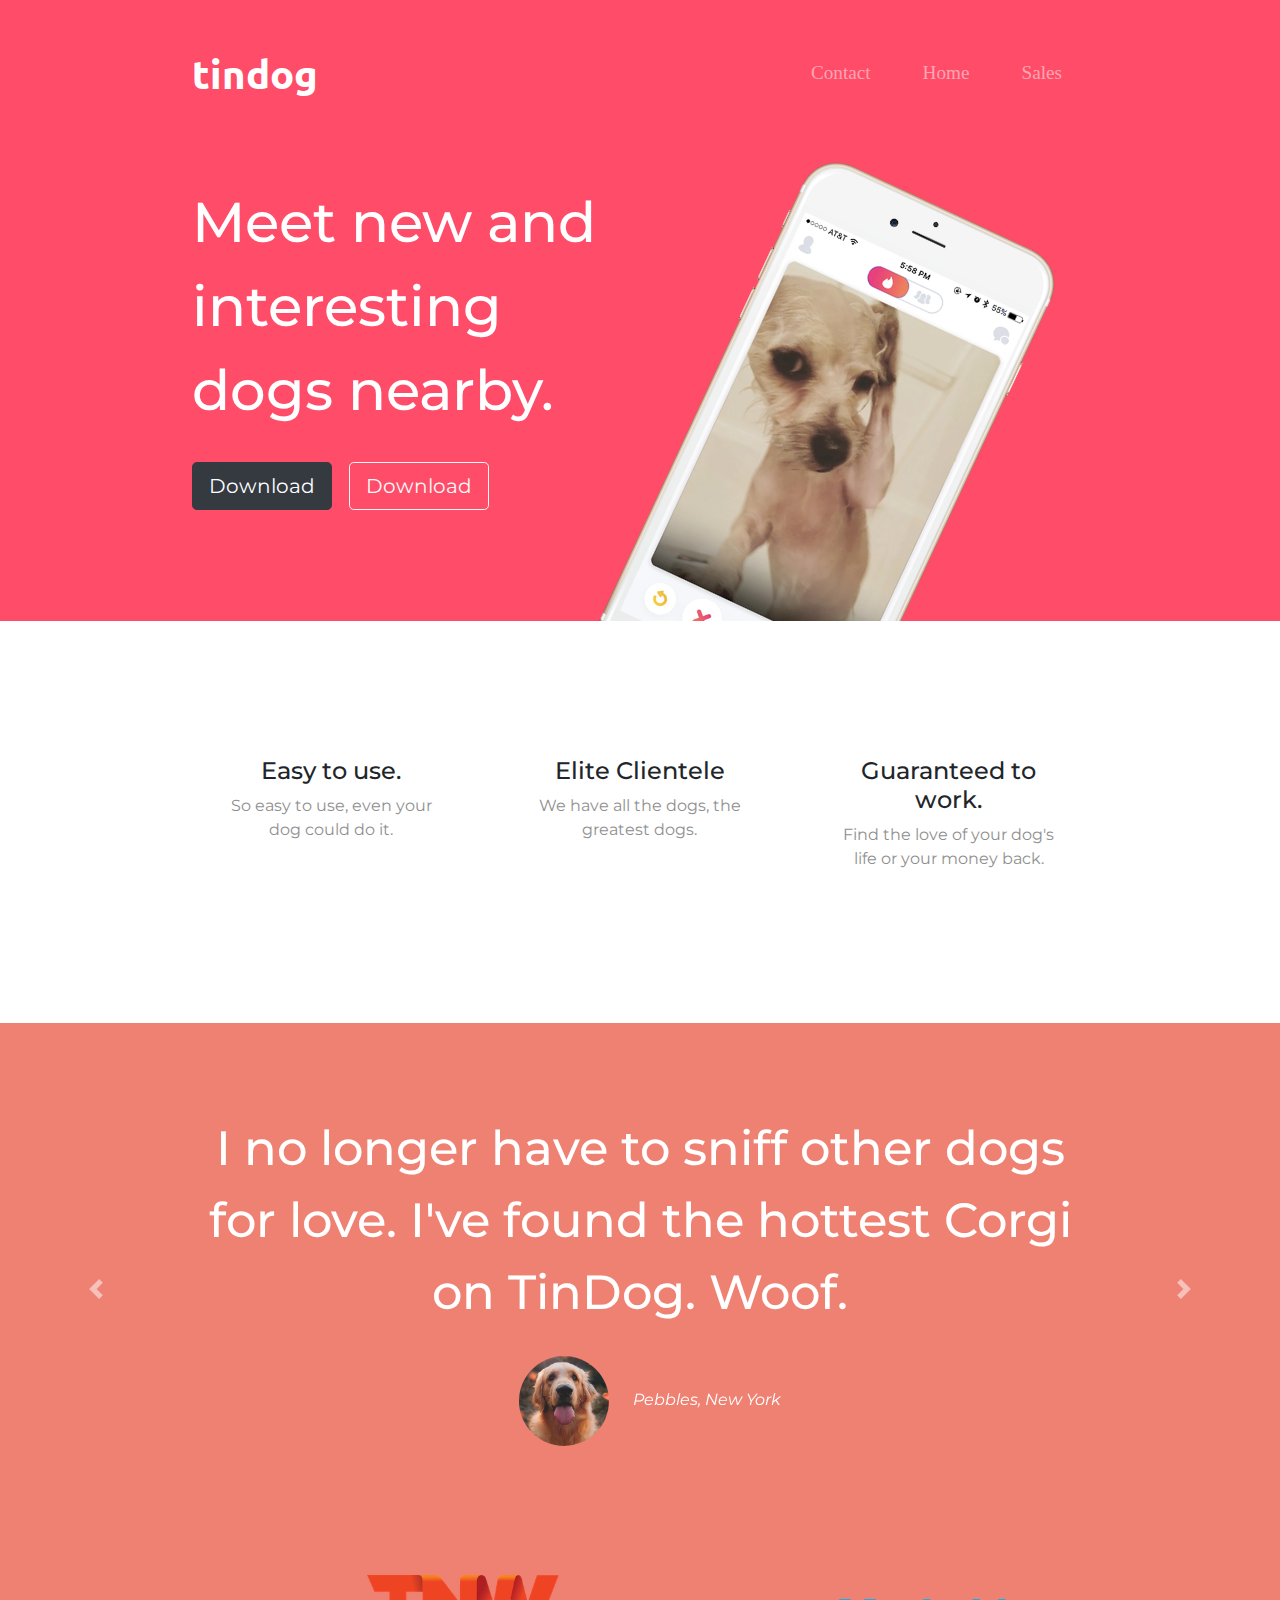
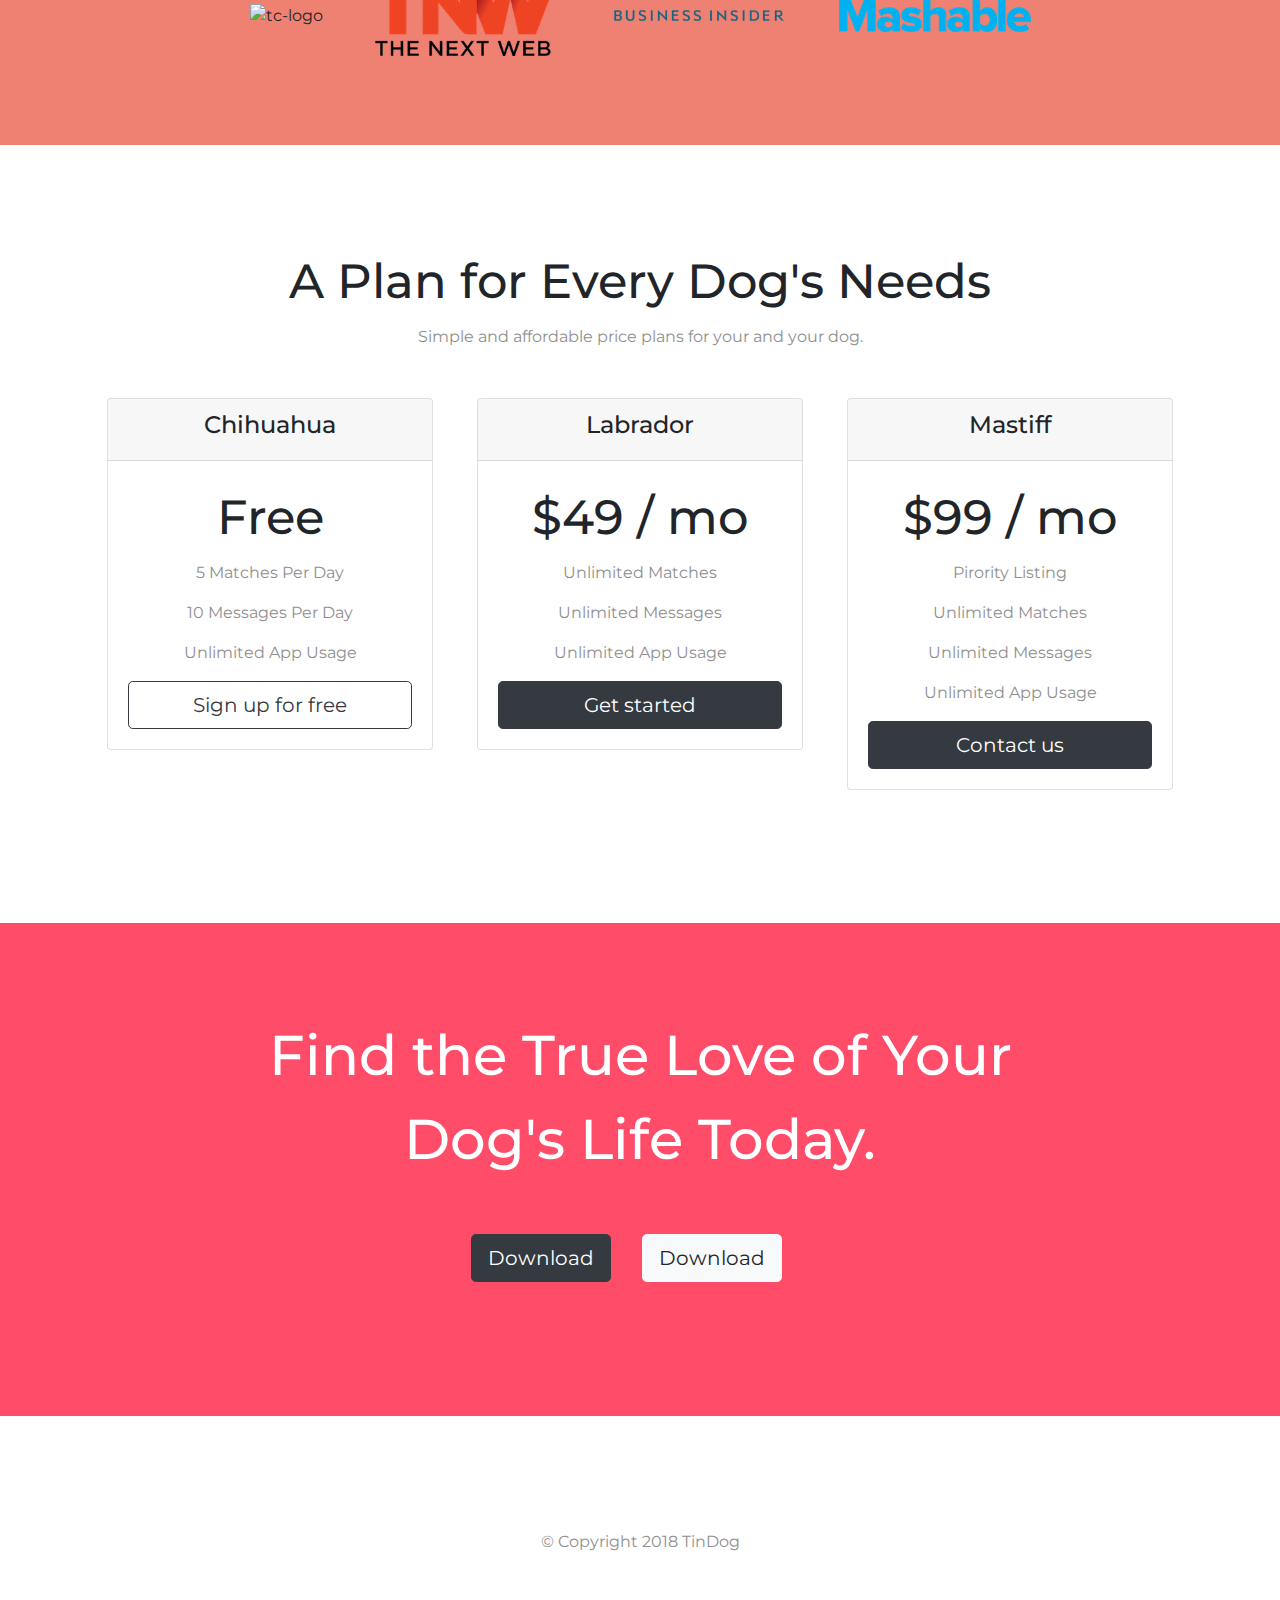
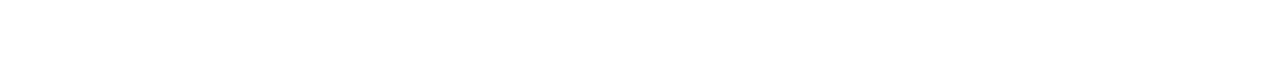
==== index.html @ 9eff2693 "Add files via upload" ====
<!DOCTYPE html>
<html>

<head>
  <meta charset="utf-8">
  <title>tinDog</title>
  <link rel="stylesheet" href="https://stackpath.bootstrapcdn.com/bootstrap/4.3.1/css/bootstrap.min.css" integrity="sha384-ggOyR0iXCbMQv3Xipma34MD+dH/1fQ784/j6cY/iJTQUOhcWr7x9JvoRxT2MZw1T" crossorigin="anonymous">
  <link rel="stylesheet" href="css/styles.css">
  <!-- google fonts -->
  <link href="https://fonts.googleapis.com/css?family=Montserrat:900|Ubuntu:300,400&display=swap" rel="stylesheet">
  <!-- bootstrap scripts -->
  <script src="https://code.jquery.com/jquery-3.3.1.slim.min.js" integrity="sha384-q8i/X+965DzO0rT7abK41JStQIAqVgRVzpbzo5smXKp4YfRvH+8abtTE1Pi6jizo" crossorigin="anonymous"></script>
  <script src="https://cdnjs.cloudflare.com/ajax/libs/popper.js/1.14.7/umd/popper.min.js" integrity="sha384-UO2eT0CpHqdSJQ6hJty5KVphtPhzWj9WO1clHTMGa3JDZwrnQq4sF86dIHNDz0W1" crossorigin="anonymous"></script>
  <script src="https://stackpath.bootstrapcdn.com/bootstrap/4.3.1/js/bootstrap.min.js" integrity="sha384-JjSmVgyd0p3pXB1rRibZUAYoIIy6OrQ6VrjIEaFf/nJGzIxFDsf4x0xIM+B07jRM" crossorigin="anonymous"></script>
  <!-- font awesome -->
  <script src="https://kit.fontawesome.com/f82930d012.js"></script>
</head>

<body>

  <section id="title">
    <div class="container-fluid">


      <!-- Nav Bar -->
      <nav class="navbar navbar-expand-lg navbar-dark">
        <a class="navbar-brand" href="">tindog</a>
        <button class="navbar-toggler" type="button" data-toggle="collapse" data-target="#navbarTogglerDemo01" aria-controls="navbarTogglerDemo01" aria-expanded="false" aria-label="Toggle navigation">
          <span class="navbar-toggler-icon"></span>
        </button>

        <div class="collapse navbar-collapse" id="navbarTogglerDemo01">

          <ul class="navbar-nav ml-auto">
            <li class="nav-item">
              <a class="nav-link" href="">Contact</a>
            </li>
            <li class="nav-item">
              <a class="nav-link" href="">Home</a>
            </li>
            <li class="nav-item">
              <a class="nav-link" href="">Sales</a>
            </li>
          </ul>
        </div>
      </nav>

      <!-- Title -->
      <div class="row">
        <div class="col-lg-6">
          <h1>Meet new and interesting dogs nearby.</h1>
          <button type="button" class="btn btn-dark btn-lg download_button"><i class="fab fa-apple"></i> Download</button>
          <button type="button" class="btn btn-outline-light btn-lg download_button"><i class="fab fa-google-play"></i> Download</button>
        </div>
        <div class="col-lg-6">
          <img src="images/iphone6.png" alt="iphone-mockup" class="title-img">
        </div>
      </div>
    </div>
  </section>
  <!-- Features -->

  <section id="features">
    <div class="row">
      <div class="feature-box col-lg-4">
        <i class="fas fa-check-circle fa-4x icon"></i>
        <h3>Easy to use.</h3>
        <p>So easy to use, even your dog could do it.</p>
      </div>
      <div class="feature-box col-lg-4">
        <i class="fas fa-bullseye fa-4x icon"></i>
        <h3>Elite Clientele</h3>
        <p>We have all the dogs, the greatest dogs.</p>
      </div>
      <div class="feature-box col-lg-4">
        <i class="fas fa-heart fa-4x icon"></i>
        <h3>Guaranteed to work.</h3>
        <p>Find the love of your dog's life or your money back.</p>
      </div>
    </div>
  </section>


  <!-- Testimonials -->

  <section id="testimonials">
    <div id="testimonial-carousel" class="carousel slide" data-ride="false">
      <div class="carousel-inner">
        <div class="carousel-item active">
          <h2>I no longer have to sniff other dogs for love. I've found the hottest Corgi on TinDog. Woof.</h2>
          <img class="testimonial-image" src="images/dog-img.jpg" alt="dog-profile">
          <em>Pebbles, New York</em>
        </div>
        <div class="carousel-item">
          <h2 class="testimonial-text">My dog used to be so lonely, but with TinDog's help, they've found the love of their life. I think.</h2>
          <img class="testimonial-image" src="images/lady-img.jpg" alt="lady-profile">
          <em>Beverly, Illinois</em>
        </div>
      </div>
      <a class="carousel-control-prev" href="#testimonial-carousel" role="button" data-slide="prev">
        <span class="carousel-control-prev-icon" aria-hidden="true"></span>
        <span class="sr-only">Previous</span>
      </a>
      <a class="carousel-control-next" href="#testimonial-carousel" role="button" data-slide="next">
        <span class="carousel-control-next-icon" aria-hidden="true"></span>
        <span class="sr-only">Next</span>
      </a>
    </div>




  </section>


  <!-- Press -->

  <section id="press">
    <img class="press-image" src="images/techcrunch.png" alt="tc-logo">
    <img class="press-image" src="images/tnw.png" alt="tnw-logo">
    <img class="press-image" src="images/bizinsider.png" alt="biz-insider-logo">
    <img class="press-image" src="images/mashable.png" alt="mashable-logo">

  </section>


  <!-- Pricing -->

  <section id="pricing">

    <h2>A Plan for Every Dog's Needs</h2>
    <p>Simple and affordable price plans for your and your dog.</p>
    <div class="row">
      <div class="col-lg-4 col-md-6 pricing-column">
        <div class="card">
          <div class="card-header">
            <h3>Chihuahua</h3>
          </div>
          <div class="card-body">
            <h2>Free</h2>
            <p>5 Matches Per Day</p>
            <p>10 Messages Per Day</p>
            <p>Unlimited App Usage</p>
            <button type="button" class="btn btn-lg btn-outline-dark btn-block">Sign up for free</button>
          </div>
        </div>
      </div>
      <div class="col-lg-4 col-md-6 pricing-column">
        <div class="card">
          <div class="card-header">
            <h3>Labrador</h3>
          </div>
          <div class="card-body">
            <h2>$49 / mo</h2>
            <p>Unlimited Matches</p>
            <p>Unlimited Messages</p>
            <p>Unlimited App Usage</p>
          <button type="button" class="btn btn-lg btn-dark btn-block">Get started</button>
          </div>
        </div>
      </div>
      <div class="col-lg-4 pricing-column">
        <div class="card">
          <div class="card-header">
            <h3>Mastiff</h3>
          </div>
          <div class="card-body">
            <h2>$99 / mo</h2>
            <p>Pirority Listing</p>
            <p>Unlimited Matches</p>
            <p>Unlimited Messages</p>
            <p>Unlimited App Usage</p>
            <button type="button" class="btn btn-lg btn-dark btn-block">Contact us</button>
          </div>
        </div>
      </div>
    </div>
  </section>


  <!-- Call to Action -->

  <section id="cta">

    <h3 class="cta-heading">Find the True Love of Your Dog's Life Today.</h3>
    <button type="button" class="download_button btn btn-dark btn-lg"><i class="fab fa-apple"></i> Download</button>
    <button type="button" class="download_button btn btn-light btn-lg"><i class="fab fa-google-play"></i> Download</button>

  </section>


  <!-- Footer -->

  <footer id="footer">
<i class="fab fa-twitter fa-2x footer-icon"></i>
<i class="fab fa-facebook-f fa-2x footer-icon"></i>
<i class="fab fa-instagram fa-2x footer-icon"></i>
<i class="fas fa-envelope fa-2x footer-icon"></i>
    <p>© Copyright 2018 TinDog</p>

  </footer>


</body>

</html>
---- css/styles.css ----
body {
    font-family: 'Montserrat', sans-serif;
}
#title {
  background-color: #ff4c68;
  color: #fff;
}
h1{
  font-family: 'Montserrat', sans-serif;
  line-height: 1.5;
  font-size: 3.5rem;
}
h2 {
    font-family: 'Montserrat', sans-serif;
    font-size: 3rem;
    line-height: 1.5;
}
h3 {
  font-family: 'Montserrat', sans-serif;
  font-size: 1.5rem;
}
p {
  color: #8f8f8f;
}
.container-fluid {
  padding: 3% 15% 7%;
}
/* navigation bar */
.navbar {
  padding:0 0 4.5rem 0;
}

.navbar-brand {
  font-family:'Ubuntu';
  font-size: 2.5rem;
  font-weight: bold;
}
.nav-item {
  padding: 0 18px;
}
.nav-link {
font-size: 1.2rem;
font-family: 'Montserrat-Light';
}
/* download buttons */
.download_button {
  margin: 5% 3% 5% 0;
}
/* title image */
.title-img {
  width: 60%;
  transform: rotate(25deg);
  position: absolute;
  right: 30%;
}
/* feature section */
#features {
  padding: 7% 15%;
  background-color: white;
  position: relative;
}
.feature-box {
text-align: center;
padding: 5%;
}
.icon {
  color: #ef8172;
  margin-bottom: 1rem;
}
.icon:hover {
  color: #ff4c68;
}
/* testimonial section */
#testimonials {
  text-align: center;
  background-color: #ef8172;
  color: #fff;
}
.testimonial-image {
  width: 10%;
  border-radius: 100%;
  margin: 20px;
}
/* press section */
#press {
  background-color: #ef8172;
   text-align: center;
   padding-bottom: 3%;
}
.press-image {
  width: 15%;
  margin: 20px 20px 50px;
}
.carousel-item {
  padding: 7% 15%;
}
/* pricing section*/
#pricing {
  padding: 100px;
  text-align: center;
}
.pricing-column {
  padding: 3% 2%;
}
/* call to action section*/
#cta {
background-color: #ff4c68;
color: #fff;
text-align: center;
padding: 7% 15%;
}
.cta-heading {
  font-family: 'Montserrat', sans-serif;
  font-size: 3.5rem;
  line-height: 1.5;
}
/* footer section*/
#footer {
  text-align: center;
  padding: 7% 15%;
}
.footer-icon {
  margin: 20px 10px;
}
@media (max-width: 1020px) {
  #title {
    text-align: center;
  }
  .title-img {
    position: static;
    transform: rotate(0);
  }
}
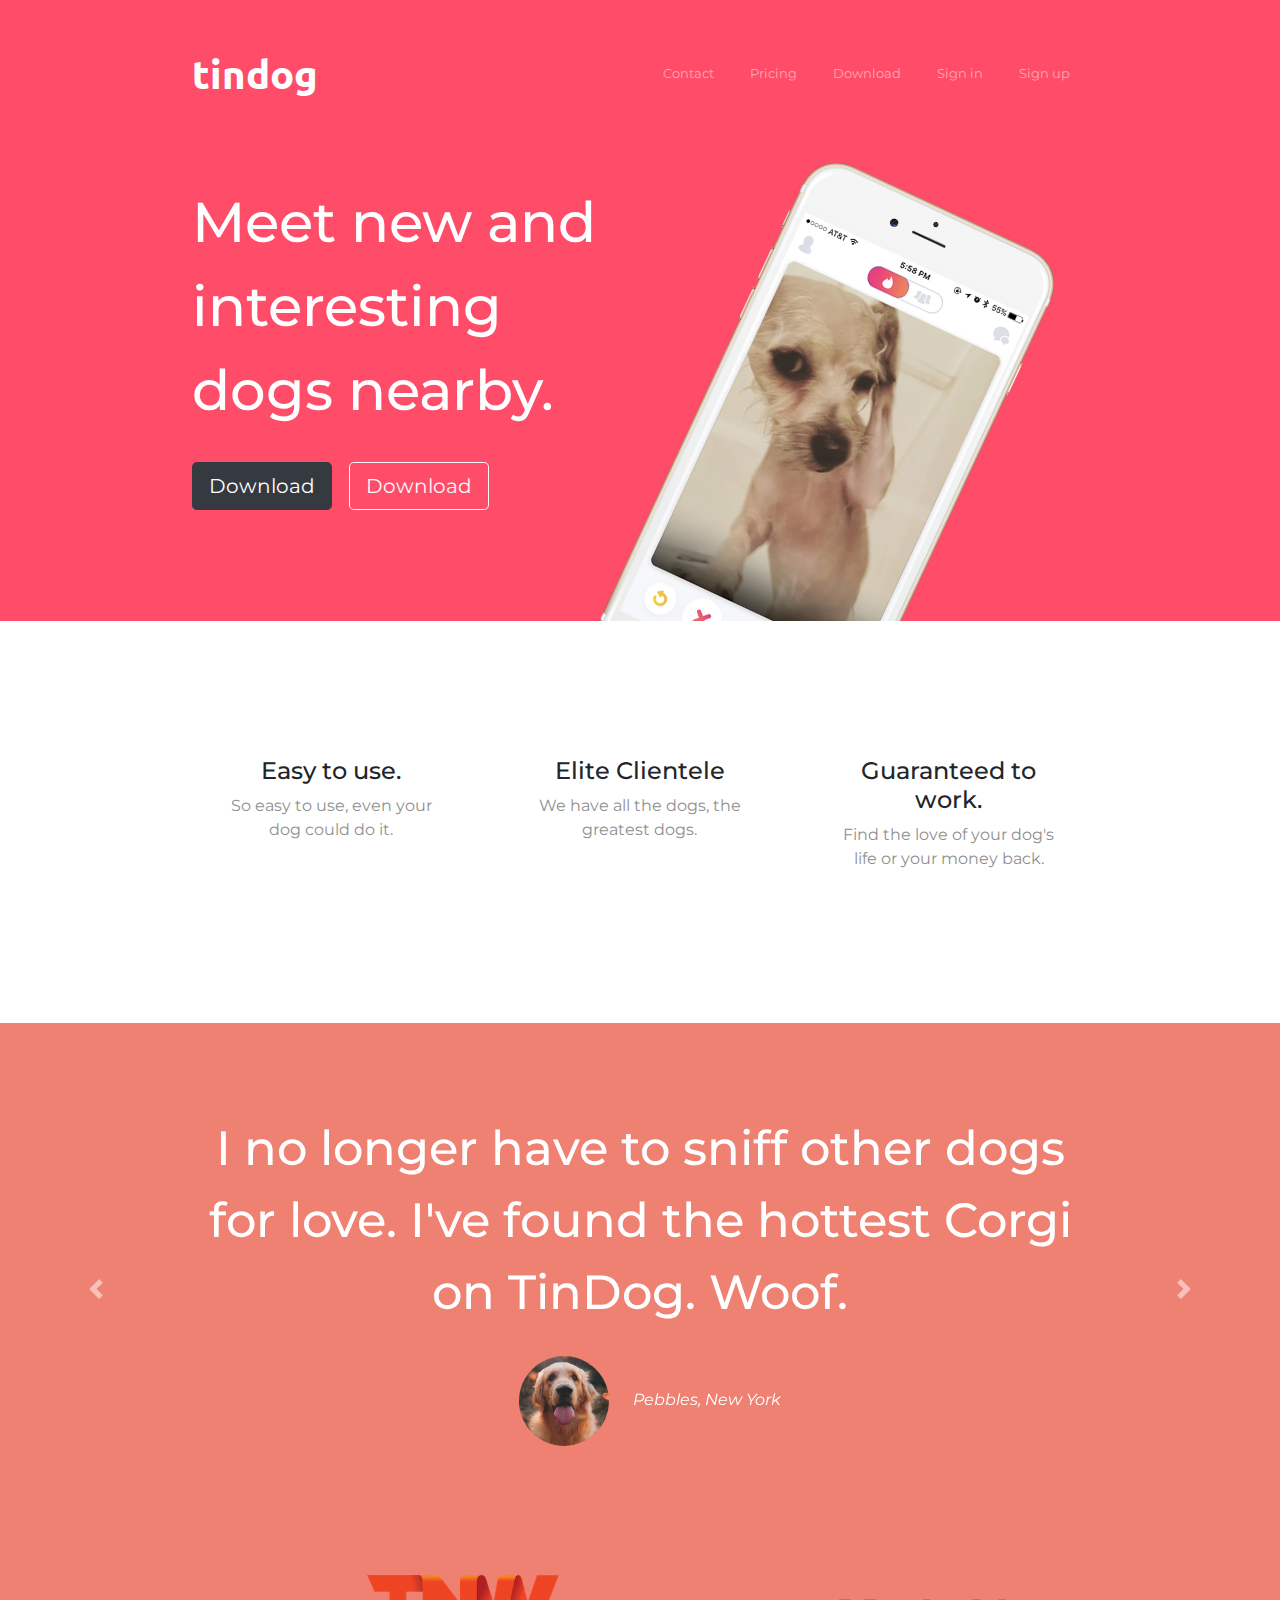
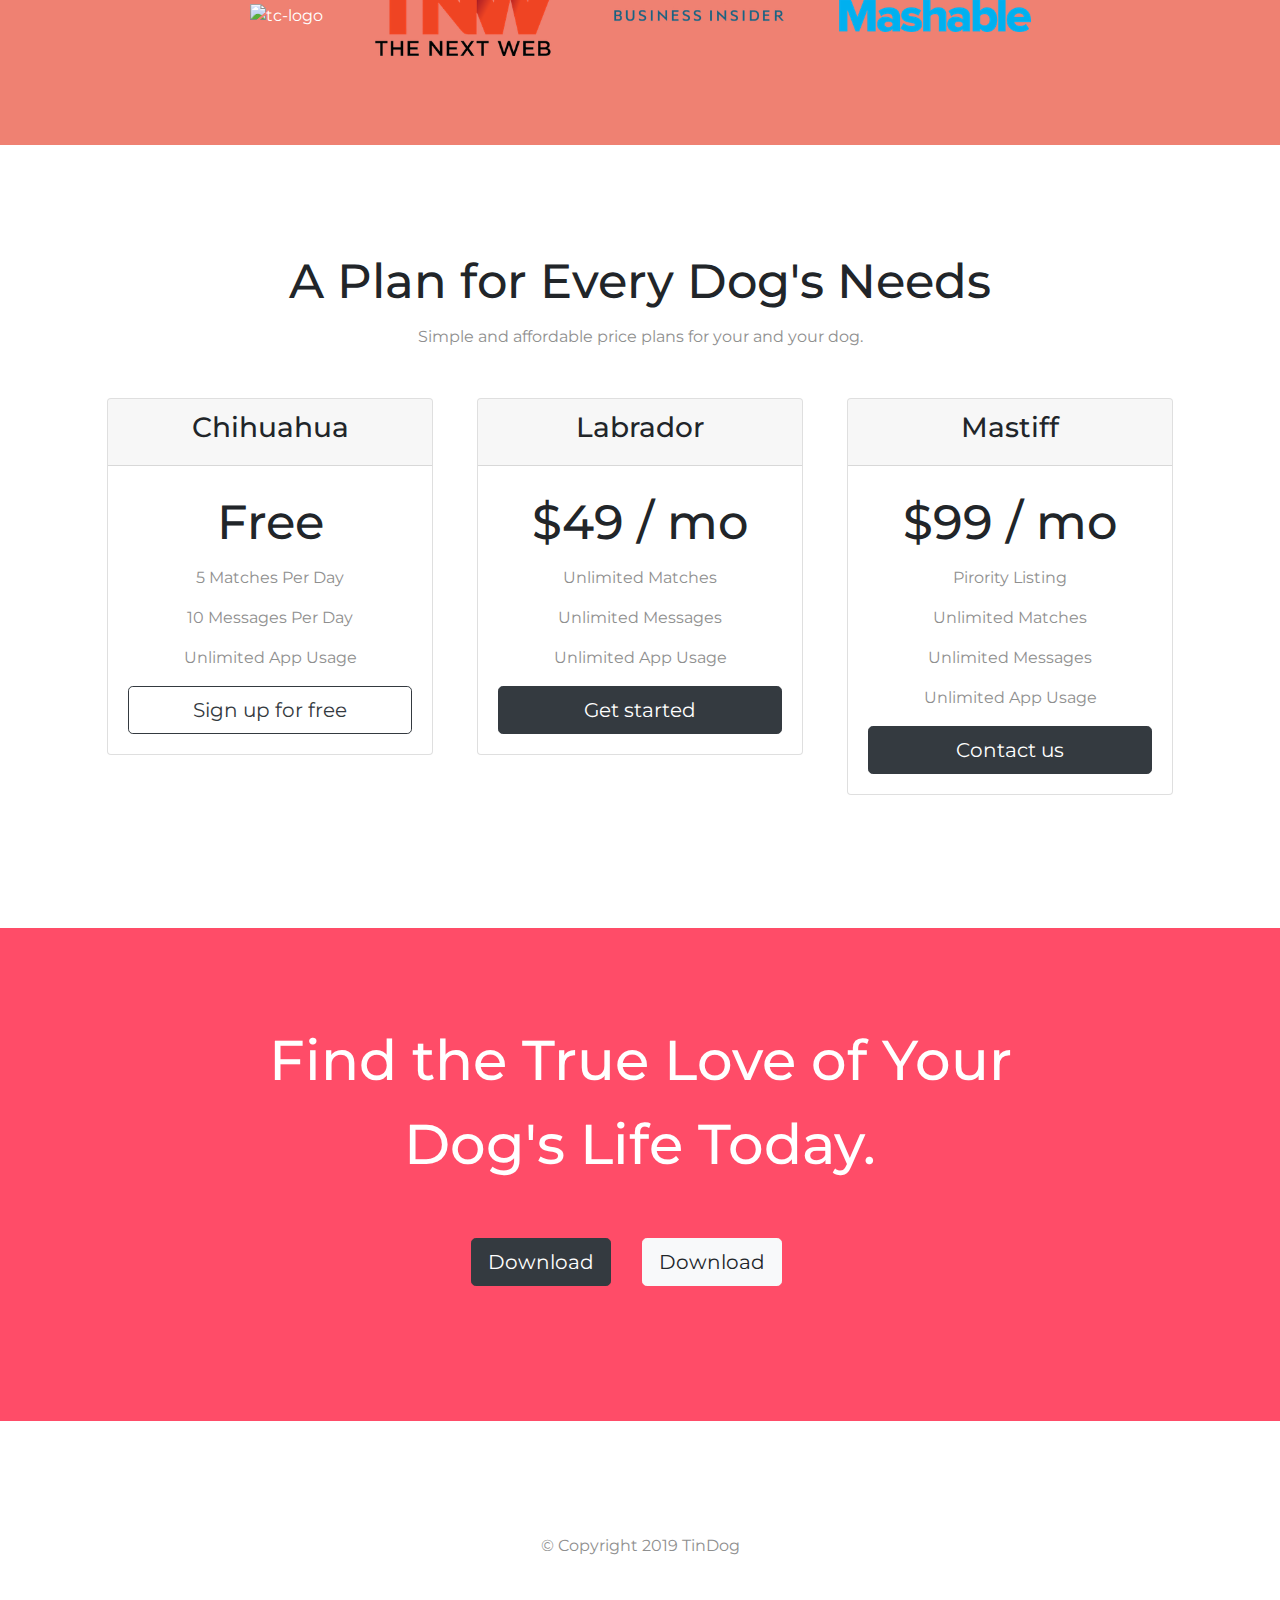
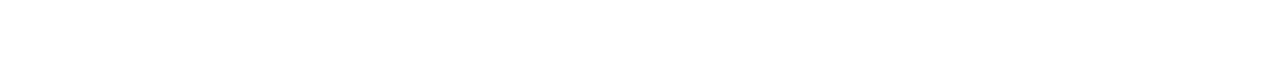
==== commit 26b28dfc: "Add files via upload" ====
--- a/index.html
+++ b/index.html
@@ -18,7 +18,7 @@
 
 <body>
 
-  <section id="title">
+  <section class="colored-section" id="title">
     <div class="container-fluid">
 
 
@@ -33,13 +33,19 @@
 
           <ul class="navbar-nav ml-auto">
             <li class="nav-item">
-              <a class="nav-link" href="">Contact</a>
-            </li>
-            <li class="nav-item">
-              <a class="nav-link" href="">Home</a>
-            </li>
-            <li class="nav-item">
-              <a class="nav-link" href="">Sales</a>
+              <a class="nav-link" href="#footer">Contact</a>
+            </li>
+            <li class="nav-item">
+              <a class="nav-link" href="#pricing">Pricing</a>
+            </li>
+            <li class="nav-item">
+              <a class="nav-link" href="#cta">Download</a>
+            </li>
+            <li class="nav-item">
+              <a class="nav-link" href="login.html">Sign in</a>
+            </li>
+            <li class="nav-item">
+              <a class="nav-link" href="registration_page.html">Sign up</a>
             </li>
           </ul>
         </div>
@@ -48,7 +54,7 @@
       <!-- Title -->
       <div class="row">
         <div class="col-lg-6">
-          <h1>Meet new and interesting dogs nearby.</h1>
+          <h1 class="big-heading">Meet new and interesting dogs nearby.</h1>
           <button type="button" class="btn btn-dark btn-lg download_button"><i class="fab fa-apple"></i> Download</button>
           <button type="button" class="btn btn-outline-light btn-lg download_button"><i class="fab fa-google-play"></i> Download</button>
         </div>
@@ -60,38 +66,42 @@
   </section>
   <!-- Features -->
 
-  <section id="features">
-    <div class="row">
-      <div class="feature-box col-lg-4">
-        <i class="fas fa-check-circle fa-4x icon"></i>
-        <h3>Easy to use.</h3>
-        <p>So easy to use, even your dog could do it.</p>
-      </div>
-      <div class="feature-box col-lg-4">
-        <i class="fas fa-bullseye fa-4x icon"></i>
-        <h3>Elite Clientele</h3>
-        <p>We have all the dogs, the greatest dogs.</p>
-      </div>
-      <div class="feature-box col-lg-4">
-        <i class="fas fa-heart fa-4x icon"></i>
-        <h3>Guaranteed to work.</h3>
-        <p>Find the love of your dog's life or your money back.</p>
-      </div>
+  <section class="white-section" id="features">
+    <div class="container-fluid">
+
+      <div class="row">
+        <div class="feature-box col-lg-4">
+          <i class="fas fa-check-circle fa-4x icon"></i>
+          <h3 class="feature-title">Easy to use.</h3>
+          <p>So easy to use, even your dog could do it.</p>
+        </div>
+        <div class="feature-box col-lg-4">
+          <i class="fas fa-bullseye fa-4x icon"></i>
+          <h3 class="feature-title">Elite Clientele</h3>
+          <p>We have all the dogs, the greatest dogs.</p>
+        </div>
+        <div class="feature-box col-lg-4">
+          <i class="fas fa-heart fa-4x icon"></i>
+          <h3 class="feature-title">Guaranteed to work.</h3>
+          <p>Find the love of your dog's life or your money back.</p>
+        </div>
+      </div>
+
     </div>
   </section>
 
 
   <!-- Testimonials -->
 
-  <section id="testimonials">
+  <section class="colored-section" id="testimonials">
     <div id="testimonial-carousel" class="carousel slide" data-ride="false">
       <div class="carousel-inner">
-        <div class="carousel-item active">
-          <h2>I no longer have to sniff other dogs for love. I've found the hottest Corgi on TinDog. Woof.</h2>
+        <div class="carousel-item active container-fluid">
+          <h2 class="testimonial-text">I no longer have to sniff other dogs for love. I've found the hottest Corgi on TinDog. Woof.</h2>
           <img class="testimonial-image" src="images/dog-img.jpg" alt="dog-profile">
           <em>Pebbles, New York</em>
         </div>
-        <div class="carousel-item">
+        <div class="carousel-item container-fluid">
           <h2 class="testimonial-text">My dog used to be so lonely, but with TinDog's help, they've found the love of their life. I think.</h2>
           <img class="testimonial-image" src="images/lady-img.jpg" alt="lady-profile">
           <em>Beverly, Illinois</em>
@@ -115,7 +125,7 @@
 
   <!-- Press -->
 
-  <section id="press">
+  <section class="colored-section" id="press">
     <img class="press-image" src="images/techcrunch.png" alt="tc-logo">
     <img class="press-image" src="images/tnw.png" alt="tnw-logo">
     <img class="press-image" src="images/bizinsider.png" alt="biz-insider-logo">
@@ -126,9 +136,9 @@
 
   <!-- Pricing -->
 
-  <section id="pricing">
-
-    <h2>A Plan for Every Dog's Needs</h2>
+  <section class="white-section" id="pricing">
+
+    <h2 class="section-heading">A Plan for Every Dog's Needs</h2>
     <p>Simple and affordable price plans for your and your dog.</p>
     <div class="row">
       <div class="col-lg-4 col-md-6 pricing-column">
@@ -137,7 +147,7 @@
             <h3>Chihuahua</h3>
           </div>
           <div class="card-body">
-            <h2>Free</h2>
+            <h2 class="price-text">Free</h2>
             <p>5 Matches Per Day</p>
             <p>10 Messages Per Day</p>
             <p>Unlimited App Usage</p>
@@ -151,11 +161,11 @@
             <h3>Labrador</h3>
           </div>
           <div class="card-body">
-            <h2>$49 / mo</h2>
+            <h2 class="price-text">$49 / mo</h2>
             <p>Unlimited Matches</p>
             <p>Unlimited Messages</p>
             <p>Unlimited App Usage</p>
-          <button type="button" class="btn btn-lg btn-dark btn-block">Get started</button>
+            <button type="button" class="btn btn-lg btn-dark btn-block">Get started</button>
           </div>
         </div>
       </div>
@@ -165,7 +175,7 @@
             <h3>Mastiff</h3>
           </div>
           <div class="card-body">
-            <h2>$99 / mo</h2>
+            <h2 class="price-text">$99 / mo</h2>
             <p>Pirority Listing</p>
             <p>Unlimited Matches</p>
             <p>Unlimited Messages</p>
@@ -180,24 +190,26 @@
 
   <!-- Call to Action -->
 
-  <section id="cta">
-
-    <h3 class="cta-heading">Find the True Love of Your Dog's Life Today.</h3>
-    <button type="button" class="download_button btn btn-dark btn-lg"><i class="fab fa-apple"></i> Download</button>
-    <button type="button" class="download_button btn btn-light btn-lg"><i class="fab fa-google-play"></i> Download</button>
-
+  <section class="colored-section" id="cta">
+    <div class="container-fluid">
+      <h3 class="big-heading">Find the True Love of Your Dog's Life Today.</h3>
+      <button type="button" class="download_button btn btn-dark btn-lg"><i class="fab fa-apple"></i> Download</button>
+      <button type="button" class="download_button btn btn-light btn-lg"><i class="fab fa-google-play"></i> Download</button>
+    </div>
   </section>
 
 
   <!-- Footer -->
 
-  <footer id="footer">
-<i class="fab fa-twitter fa-2x footer-icon"></i>
-<i class="fab fa-facebook-f fa-2x footer-icon"></i>
-<i class="fab fa-instagram fa-2x footer-icon"></i>
-<i class="fas fa-envelope fa-2x footer-icon"></i>
-    <p>© Copyright 2018 TinDog</p>
-
+  <footer class="white-section" id="footer">
+    <div class="container-fluid">
+      <i class="fab fa-twitter fa-2x footer-icon"></i>
+      <i class="fab fa-facebook-f fa-2x footer-icon"></i>
+      <i class="fab fa-instagram fa-2x footer-icon"></i>
+      <i class="fas fa-envelope fa-2x footer-icon"></i>
+      <p>© Copyright 2019 TinDog</p>
+
+    </div>
   </footer>
 
 
--- a/css/styles.css
+++ b/css/styles.css
@@ -1,51 +1,66 @@
 body {
-    font-family: 'Montserrat', sans-serif;
+  font-family: 'Montserrat', sans-serif;
+  text-align: center;
 }
-#title {
-  background-color: #ff4c68;
-  color: #fff;
-}
-h1{
+/* headings */
+.big-heading {
   font-family: 'Montserrat', sans-serif;
   line-height: 1.5;
   font-size: 3.5rem;
 }
-h2 {
-    font-family: 'Montserrat', sans-serif;
-    font-size: 3rem;
-    line-height: 1.5;
+.section-heading {
+  font-size: 3rem;
+  line-height: 1.5;
 }
-h3 {
-  font-family: 'Montserrat', sans-serif;
-  font-size: 1.5rem;
+h1, h2, h3, h4, h5, h6 {
+font-family: 'Montserrat', sans-serif;
 }
 p {
   color: #8f8f8f;
 }
+/* container */
 .container-fluid {
-  padding: 3% 15% 7%;
+  padding: 7% 15%;
+}
+/* sections  */
+.colored-section {
+  background-color: #ff4c68;
+  color: #fff;
+}
+.white-section {
+  background-color: white;
 }
 /* navigation bar */
 .navbar {
-  padding:0 0 4.5rem 0;
+  padding: 0 0 4.5rem 0;
 }
 
 .navbar-brand {
-  font-family:'Ubuntu';
+  font-family: 'Ubuntu';
   font-size: 2.5rem;
   font-weight: bold;
 }
+
 .nav-item {
-  padding: 0 18px;
+  padding: 0 10px;
 }
+
 .nav-link {
-font-size: 1.2rem;
-font-family: 'Montserrat-Light';
+  font-size: 0.8rem;
+  font-family: 'Montserrat';
 }
+/* title section */
+
+#title .container-fluid {
+  padding: 3% 15% 7%;
+  text-align: left;
+}
+
 /* download buttons */
 .download_button {
   margin: 5% 3% 5% 0;
 }
+
 /* title image */
 .title-img {
   width: 60%;
@@ -53,79 +68,79 @@
   position: absolute;
   right: 30%;
 }
+
 /* feature section */
 #features {
-  padding: 7% 15%;
-  background-color: white;
   position: relative;
 }
+.feature-title {
+    font-size: 1.5rem;
+}
+
 .feature-box {
-text-align: center;
-padding: 5%;
+  padding: 5%;
 }
+
 .icon {
   color: #ef8172;
   margin-bottom: 1rem;
 }
+
 .icon:hover {
   color: #ff4c68;
 }
+
 /* testimonial section */
 #testimonials {
-  text-align: center;
   background-color: #ef8172;
-  color: #fff;
 }
+
 .testimonial-image {
   width: 10%;
   border-radius: 100%;
   margin: 20px;
 }
+.testimonial-text {
+  font-size: 3rem;
+  line-height: 1.5;
+}
+
 /* press section */
 #press {
   background-color: #ef8172;
-   text-align: center;
-   padding-bottom: 3%;
+  padding-bottom: 3%;
 }
+
 .press-image {
   width: 15%;
   margin: 20px 20px 50px;
 }
-.carousel-item {
-  padding: 7% 15%;
-}
 /* pricing section*/
 #pricing {
   padding: 100px;
-  text-align: center;
 }
+.price-text {
+  font-size: 3rem;
+  line-height: 1.5;
+}
+
 .pricing-column {
   padding: 3% 2%;
 }
+
 /* call to action section*/
-#cta {
-background-color: #ff4c68;
-color: #fff;
-text-align: center;
-padding: 7% 15%;
-}
-.cta-heading {
-  font-family: 'Montserrat', sans-serif;
-  font-size: 3.5rem;
-  line-height: 1.5;
-}
+
+
 /* footer section*/
-#footer {
-  text-align: center;
-  padding: 7% 15%;
-}
 .footer-icon {
   margin: 20px 10px;
 }
+
 @media (max-width: 1020px) {
   #title {
     text-align: center;
   }
+
   .title-img {
     position: static;
     transform: rotate(0);
